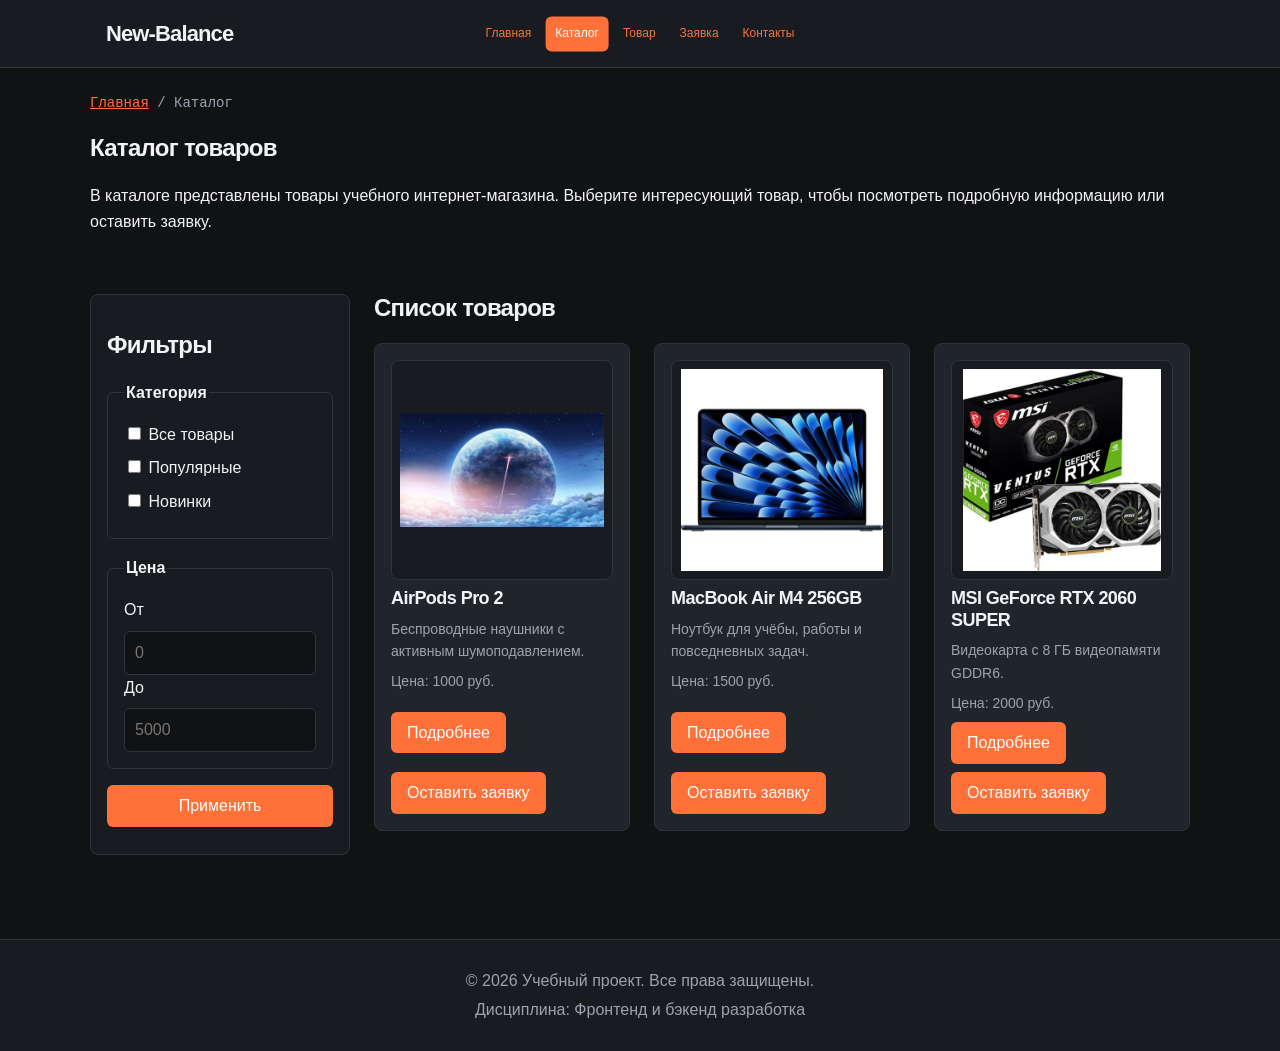
==== catalog.html @ 028021dd "feat: add responsive layout for shop" ====
<!DOCTYPE html>
<html lang="ru">
<head>
  <meta charset="UTF-8">
  <meta name="viewport" content="width=device-width, initial-scale=1.0">

  <meta name="description" content="Каталог товаров учебного интернет-магазина.">
  <meta property="og:type" content="website">
  <meta property="og:title" content="Каталог товаров — Учебный интернет-магазин">
  <meta property="og:description" content="Каталог товаров учебного frontend-проекта.">

  <title>Каталог товаров — Учебный интернет-магазин</title>

  <link rel="stylesheet" href="css/style.css">
  <link rel="stylesheet" href="css/responsive.css">
</head>

<body>
  <a class="skip-link" href="#main">Перейти к основному содержимому</a>

  <header>
    <div class="site-header">
      <a class="site-logo" href="index.html">New-Balance</a>

      <nav class="site-nav" aria-label="Основная навигация">
        <ul class="site-nav__list">
          <li><a href="index.html">Главная</a></li>
          <li><a href="catalog.html" aria-current="page">Каталог</a></li>
          <li><a href="product.html">Товар</a></li>
          <li><a href="order.html">Заявка</a></li>
          <li><a href="contacts.html">Контакты</a></li>
        </ul>
      </nav>
    </div>
  </header>

  <main id="main">
    <nav class="breadcrumbs" aria-label="Хлебные крошки">
      <a href="index.html">Главная</a>
      <span>Каталог</span>
    </nav>

    <section class="section">
      <h1>Каталог товаров</h1>

      <p>
        В каталоге представлены товары учебного интернет-магазина.
        Выберите интересующий товар, чтобы посмотреть подробную информацию
        или оставить заявку.
      </p>
    </section>

    <div class="catalog-layout">
      <aside class="catalog-filters">
        <h2>Фильтры</h2>

        <form class="filters-form" action="#" method="get">
          <fieldset>
            <legend>Категория</legend>

            <label>
              <input type="checkbox" name="category" value="all">
              Все товары
            </label>

            <label>
              <input type="checkbox" name="category" value="popular">
              Популярные
            </label>

            <label>
              <input type="checkbox" name="category" value="new">
              Новинки
            </label>
          </fieldset>

          <fieldset>
            <legend>Цена</legend>

            <label for="price-from">От</label>
            <input
              id="price-from"
              name="price-from"
              type="number"
              min="0"
              placeholder="0"
            >

            <label for="price-to">До</label>
            <input
              id="price-to"
              name="price-to"
              type="number"
              min="0"
              placeholder="5000"
            >
          </fieldset>

          <button class="button" type="submit">Применить</button>
        </form>
      </aside>

      <section class="catalog-products">
        <h2>Список товаров</h2>

        <div class="products-grid">
          <article class="product-card">
            <img
              class="product-card__image"
              src="images/images (1).jpeg"
              srcset="
                images/responsive/airpods-480.jpeg 480w,
                images/responsive/airpods-960.jpeg 960w
              "
              sizes="(max-width: 767px) 100vw, (max-width: 1023px) 50vw, 33vw"
              alt="Беспроводные наушники Apple AirPods Pro 2"
              loading="lazy"
            >

            <h3>AirPods Pro 2</h3>
            <p>Беспроводные наушники с активным шумоподавлением.</p>
            <p>Цена: 1000 руб.</p>

            <a class="button" href="product.html">Подробнее</a>
            <a class="button" href="order.html">Оставить заявку</a>
          </article>

          <article class="product-card">
            <img
              class="product-card__image"
              src="images/macbook.jpeg"
              srcset="
                images/responsive/macbook-480.jpeg 480w,
                images/responsive/macbook-960.jpeg 960w
              "
              sizes="(max-width: 767px) 100vw, (max-width: 1023px) 50vw, 33vw"
              alt="Ноутбук Apple MacBook Air M4"
              loading="lazy"
            >

            <h3>MacBook Air M4 256GB</h3>
            <p>Ноутбук для учёбы, работы и повседневных задач.</p>
            <p>Цена: 1500 руб.</p>

            <a class="button" href="product.html">Подробнее</a>
            <a class="button" href="order.html">Оставить заявку</a>
          </article>

          <article class="product-card">
            <img
              class="product-card__image"
              src="images/video.jpeg"
              srcset="
                images/responsive/video-480.jpeg 480w,
                images/responsive/video-960.jpeg 960w
              "
              sizes="(max-width: 767px) 100vw, (max-width: 1023px) 50vw, 33vw"
              alt="Видеокарта MSI GeForce RTX 2060 SUPER"
              loading="lazy"
            >

            <h3>MSI GeForce RTX 2060 SUPER</h3>
            <p>Видеокарта с 8 ГБ видеопамяти GDDR6.</p>
            <p>Цена: 2000 руб.</p>

            <a class="button" href="product.html">Подробнее</a>
            <a class="button" href="order.html">Оставить заявку</a>
          </article>
        </div>
      </section>
    </div>
  </main>

  <footer>
    <p>&copy; 2026 Учебный проект. Все права защищены.</p>
    <p>Дисциплина: Фронтенд и бэкенд разработка</p>
  </footer>
</body>
</html>
---- css/style.css ----
/* ==================================================
   1. Переменные проекта
   ================================================== */

:root {
  /* Цвета */
  --color-bg: #111214;
  --color-text: #F2F3F5;
  --color-muted: #9CA3AF;
  --color-primary: #FF7139;
  --color-primary-dark: #E85C25;
  --color-border: #30343B;
  --color-surface: #181B20;
  --color-surface-accent: #20242B;
  --color-white: #FFFFFF;
  --color-danger: #F87171;
  --color-success: #4ADE80;
  --color-success-bg: rgba(74, 222, 128, 0.1);

  /* Отступы */
  --space-xs: 4px;
  --space-sm: 8px;
  --space-md: 16px;
  --space-lg: 24px;
  --space-xl: 60px;

  /* Скругления */
  --radius-sm: 6px;
  --radius-md: 8px;
  --radius-lg: 12px;

  /* Размеры */
  --container-width: 1100px;
}


/* ==================================================
   2. Базовые стили страницы
   ================================================== */

* {
  box-sizing: border-box;
}

html {
  scroll-behavior: smooth;
}

body {
  min-height: 100vh;
  margin: 0;
  display: flex;
  flex-direction: column;
  font-family: "Inter", Arial, sans-serif;
  line-height: 1.6;
  color: var(--color-text);
  background-color: var(--color-bg);
}

main {
  flex: 1;
  padding: var(--space-lg);
}

section {
  margin-bottom: var(--space-lg);
}

section h2 {
  margin-top: 0;
}

h1,
h2,
h3 {
  font-family: "Space Grotesk", sans-serif;
  font-weight: 600;
  line-height: 1.2;
  letter-spacing: -0.03em;
  color: var(--color-text);
}

a {
  color: var(--color-primary);
}

a:focus-visible {
  outline: 2px solid var(--color-primary);
  outline-offset: 3px;
}

button {
  font: inherit;
}

:target {
  outline: 2px dashed var(--color-primary);
  outline-offset: 4px;
}


/* ==================================================
   3. Ссылка для перехода к основному содержимому
   ================================================== */

.skip-link {
  position: absolute;
  top: 8px;
  left: 8px;
  z-index: 2000;
  padding: 12px 16px;
  border-radius: var(--radius-sm);
  background-color: var(--color-primary);
  color: var(--color-white);
  text-decoration: none;
  transform: translateY(-150%);
}

.skip-link:focus {
  transform: translateY(0);
  outline: 3px solid var(--color-white);
  outline-offset: 3px;
}


/* ==================================================
   4. Шапка сайта и навигация
   ================================================== */

header {
  position: sticky;
  top: 0;
  z-index: 1000;
  width: 100%;
  height: auto;
  margin-left: auto;
  margin-right: auto;
  padding: 0;
  background-color: var(--color-surface);
  border-bottom: 1px solid var(--color-border);
}

.site-header {
  display: flex;
  flex-direction: row;
  align-items: center;
  justify-content: space-between;
  gap: 24px;
  width: 100%;
  max-width: var(--container-width);
  min-height: 90px;
  margin: 0 auto;
  padding: 0 24px;
}

/* Название сайта */
.site-logo {
  position: static;
  flex-shrink: 0;
  font-family: "Space Grotesk", sans-serif;
  font-size: 22px;
  font-weight: 700;
  letter-spacing: -0.04em;
  color: var(--color-text);
  text-decoration: none;
  white-space: nowrap;
}

/* Контейнер меню */
.site-nav {
  width: 100%;
  min-width: 0;
}

/* Список ссылок меню */
.site-nav__list {
  display: flex;
  flex-direction: row;
  align-items: center;
  justify-content: flex-end;
  flex-wrap: wrap;
  gap: 4px;
  margin: 0;
  padding: 0;
  list-style: none;
}

.site-nav__list li {
  flex-shrink: 0;
  margin: 0;
}

/* Ссылки меню */
.site-nav__list a {
  display: inline-block;
  padding: var(--space-sm) var(--space-md);
  border-radius: var(--radius-sm);
  color: var(--color-primary);
  font-family: "Inter", Arial, sans-serif;
  font-size: 12px;
  font-weight: 500;
  text-decoration: none;
  white-space: nowrap;
}

.site-nav__list a:hover {
  color: var(--color-white);
  background-color: var(--color-primary);
}

.site-nav__list a[aria-current="page"] {
  color: var(--color-white);
  background-color: var(--color-primary);
}


/* ==================================================
   5. Главная страница и общие секции
   ================================================== */

.hero {
  max-width: var(--container-width);
  margin: 0 auto var(--space-xl);
  padding: var(--space-xl) var(--space-lg);
  background-color: var(--color-surface-accent);
  border-radius: var(--radius-lg);
}

.section {
  max-width: var(--container-width);
  margin: 0 auto var(--space-xl);
}

.aside-info {
  max-width: var(--container-width);
  margin: 0 auto var(--space-xl);
  padding: var(--space-md);
  border-left: 4px solid var(--color-primary);
  background-color: var(--color-surface);
}


/* ==================================================
   6. Карточки товаров и изображения
   ================================================== */

.products-grid {
  display: grid;
  grid-template-columns: repeat(3, minmax(0, 1fr));
  gap: var(--space-lg);
}

.product-card {
  display: flex;
  flex-direction: column;
  gap: var(--space-sm);
  min-width: 0;
  margin-bottom: 0;
  padding: var(--space-md);
  border: 1px solid var(--color-border);
  border-radius: var(--radius-md);
  background-color: var(--color-surface-accent);
  color: var(--color-text);
}

.product-card h3 {
  margin: 0;
  font-size: 18px;
}

.product-card p {
  margin: 0;
  color: var(--color-muted);
  font-size: 14px;
  line-height: 1.6;
}

.product-card .button {
  margin-top: auto;
  align-self: flex-start;
}

/* Фото товара */
.product-card__image {
  display: block;
  width: 100%;
  height: 220px;
  padding: var(--space-sm);
  object-fit: contain;
  background-color: var(--color-surface);
  border: 1px solid var(--color-border);
  border-radius: var(--radius-md);
  transition: transform 0.3s ease;
}

/* Увеличение фотографии при наведении */
.product-card:hover .product-card__image {
  transform: scale(1.03);
}


/* ==================================================
   7. Каталог и фильтры
   ================================================== */

.catalog-layout {
  display: grid;
  grid-template-columns: 260px minmax(0, 1fr);
  grid-template-areas: "filters products";
  gap: var(--space-lg);
  max-width: var(--container-width);
  margin: 0 auto var(--space-xl);
}

.catalog-filters {
  grid-area: filters;
  min-width: 0;
  padding: var(--space-md);
  border: 1px solid var(--color-border);
  border-radius: var(--radius-md);
  background-color: var(--color-surface);
}

.catalog-products {
  grid-area: products;
  min-width: 0;
}

.filters-form {
  display: grid;
  gap: var(--space-md);
}

.filters-form fieldset {
  margin: 0;
  padding: var(--space-md);
  border: 1px solid var(--color-border);
  border-radius: var(--radius-sm);
}

.filters-form legend {
  font-weight: 700;
}

.filters-form label {
  display: block;
  margin-bottom: var(--space-sm);
}

.filters-form input[type="number"] {
  width: 100%;
  min-height: 44px;
  padding: 8px 10px;
  border: 1px solid var(--color-border);
  border-radius: var(--radius-sm);
  background-color: var(--color-bg);
  color: var(--color-text);
  font: inherit;
}


/* ==================================================
   8. Страница товара
   ================================================== */

.product-detail {
  display: grid;
  grid-template-columns: minmax(0, 1fr) minmax(0, 1fr);
  align-items: start;
  gap: var(--space-lg);
}

.product-detail > img {
  width: 100%;
  max-height: 420px;
  object-fit: contain;
}

.product-detail__info {
  min-width: 0;
}

.product-detail__info h2 {
  margin-top: 0;
}

.product-detail__info p {
  color: var(--color-muted);
}

.product-detail__info strong {
  color: var(--color-text);
}


/* ==================================================
   9. Таблица характеристик
   ================================================== */

.table-wrapper {
  width: 100%;
  overflow-x: auto;
}

.product-table {
  width: 100%;
  min-width: 640px;
  border-collapse: collapse;
  background-color: var(--color-surface);
}

.product-table th,
.product-table td {
  padding: 12px 16px;
  border: 1px solid var(--color-border);
  text-align: left;
}

.product-table th {
  background-color: var(--color-surface-accent);
  font-weight: 600;
}

.product-table tbody th {
  color: var(--color-primary);
}


/* ==================================================
   10. Кнопки
   ================================================== */

.button {
  display: inline-block;
  padding: var(--space-sm) var(--space-md);
  border: none;
  border-radius: var(--radius-sm);
  background-color: var(--color-primary);
  color: var(--color-white);
  text-decoration: none;
  text-align: center;
  cursor: pointer;
}

.button:hover {
  background-color: var(--color-primary-dark);
}

.button:focus-visible {
  outline: 2px solid var(--color-primary);
  outline-offset: 3px;
}

.button:disabled {
  opacity: 0.6;
  cursor: not-allowed;
}


/* ==================================================
   11. Хлебные крошки
   ================================================== */

.breadcrumbs {
  max-width: var(--container-width);
  margin: 0 auto var(--space-md);
  font-size: 14px;
  color: var(--color-muted);
  font-family: "IBM Plex Mono", monospace;
}

.breadcrumbs a {
  color: var(--color-primary);
}

.breadcrumbs span::before {
  content: " / ";
  color: var(--color-muted);
}


/* ==================================================
   12. Формы и модальное окно
   ================================================== */

/* Форма оформления заявки */
.order-form {
  display: grid;
  max-width: 760px;
  margin-top: var(--space-lg);
}

.form-field {
  min-width: 0;
  margin-bottom: var(--space-md);
}

.form-field label {
  display: block;
  margin-bottom: var(--space-xs);
}

.form-field input,
.form-field select,
.form-field textarea {
  width: 100%;
  min-height: 44px;
  padding: 10px 12px;
  border: 1px solid var(--color-border);
  border-radius: var(--radius-sm);
  background-color: var(--color-bg);
  color: var(--color-text);
  font: inherit;
}

.form-field textarea {
  min-height: 120px;
  resize: vertical;
}

.form-field input::placeholder,
.form-field textarea::placeholder {
  color: var(--color-muted);
}

.form-field input[type="checkbox"] {
  width: 18px;
  min-height: 18px;
  height: 18px;
  margin: 2px 0 0;
  accent-color: var(--color-primary);
}

.form-field--checkbox label {
  display: flex;
  align-items: flex-start;
  gap: 10px;
}

.form-field input:hover,
.form-field select:hover,
.form-field textarea:hover {
  border-color: var(--color-primary);
}

.form-field input:focus-visible,
.form-field select:focus-visible,
.form-field textarea:focus-visible,
.form-actions button:focus-visible {
  outline: 2px solid var(--color-primary);
  outline-offset: 3px;
}

.form-field small {
  display: block;
  margin-top: var(--space-xs);
  color: var(--color-muted);
  font-family: "IBM Plex Mono", monospace;
}

/* Модальное окно */
.order-dialog {
  width: min(100% - 32px, 560px);
  max-height: 90vh;
  overflow-y: auto;
  padding: var(--space-lg);
  border: 1px solid var(--color-border);
  border-radius: var(--radius-lg);
  background-color: var(--color-surface);
  color: var(--color-text);
}

.order-dialog::backdrop {
  background-color: rgba(0, 0, 0, 0.7);
}

.order-dialog input,
.order-dialog select,
.order-dialog textarea {
  background-color: var(--color-bg);
  color: var(--color-text);
  border-color: var(--color-border);
}

.order-dialog input::placeholder,
.order-dialog textarea::placeholder {
  color: var(--color-muted);
}

/* Ошибки и сообщения */
[aria-invalid="true"] {
  border-color: var(--color-danger);
}

.success-message {
  max-width: var(--container-width);
  margin: var(--space-lg) auto;
  padding: var(--space-md);
  border-left: 4px solid var(--color-success);
  background-color: var(--color-success-bg);
}


/* ==================================================
   13. Кнопки формы
   ================================================== */

.form-actions {
  display: flex;
  flex-wrap: wrap;
  align-items: center;
  gap: 12px;
  margin-top: 20px;
}

.form-actions .button {
  min-height: 44px;
}


/* ==================================================
   14. Подвал сайта
   ================================================== */

footer {
  margin-top: auto;
  padding: var(--space-lg);
  background-color: var(--color-surface);
  border-top: 1px solid var(--color-border);
  color: var(--color-muted);
  text-align: center;
}

footer p {
  margin: 4px 0;
}


/* ==================================================
   15. Уменьшение анимации
   ================================================== */

@media (prefers-reduced-motion: reduce) {
  html {
    scroll-behavior: auto;
  }

  *,
  *::before,
  *::after {
    animation-duration: 0.01ms !important;
    animation-iteration-count: 1 !important;
    transition-duration: 0.01ms !important;
  }
}
---- css/responsive.css ----
/* ==================================================
   Адаптивная вёрстка — Mobile First
   ================================================== */


/* ==================================================
   1. Общие настройки
   ================================================== */

img {
  max-width: 100%;
  height: auto;
}

header {
  height: auto;
}

main {
  padding: 16px;
}


/* ==================================================
   2. Шапка сайта и навигация
   ================================================== */

.site-header {
  flex-direction: column;
  align-items: flex-start;
  gap: 12px;
  min-height: auto;
  padding: 16px;
}

.site-logo {
  position: static;
  left: auto;
}

.site-nav {
  width: 100%;
}

.site-nav__list {
  flex-wrap: wrap;
  justify-content: flex-start;
  gap: 4px;
  margin: 0;
  overflow: visible;
}

.site-nav__list li {
  margin: 0;
}

.site-nav__list a {
  padding: 8px 10px;
  white-space: normal;
}


/* ==================================================
   3. Главный экран
   ================================================== */

.hero {
  padding: 32px 16px;
}


/* ==================================================
   4. Карточки товаров
   ================================================== */

.products-grid {
  grid-template-columns: minmax(0, 1fr);
}

.product-card {
  min-width: 0;
}

.product-card__image {
  width: 100%;
  height: 220px;
  aspect-ratio: 4 / 3;
}


/* ==================================================
   5. Каталог
   ================================================== */

.catalog-layout {
  grid-template-columns: minmax(0, 1fr);
  grid-template-areas:
    "filters"
    "products";
}

.catalog-filters {
  grid-area: filters;
}

.catalog-products {
  grid-area: products;
}


/* ==================================================
   6. Страница товара
   ================================================== */

.product-detail {
  grid-template-columns: minmax(0, 1fr);
}

.product-detail > img {
  width: 100%;
  max-height: 320px;
}


/* ==================================================
   7. Таблица характеристик
   ================================================== */

.table-wrapper {
  max-width: 100%;
  overflow-x: auto;
  -webkit-overflow-scrolling: touch;
}

.product-table {
  min-width: 640px;
}


/* ==================================================
   8. Формы и кнопки
   ================================================== */

.order-form {
  grid-template-columns: minmax(0, 1fr);
}

.filters-form input[type="number"] {
  min-height: 44px;
}

.form-field input,
.form-field select,
.form-field textarea {
  min-height: 44px;
}

.form-field textarea {
  min-height: 120px;
}

.form-actions {
  flex-direction: column;
  align-items: stretch;
}

.form-actions .button {
  width: 100%;
  min-height: 44px;
}


/* ==================================================
   9. Планшеты — от 768px
   ================================================== */

@media (min-width: 768px) {

  main {
    padding: 24px;
  }

  /* Шапка */
  .site-header {
    flex-direction: row;
    align-items: center;
    gap: 16px;
  }

  .site-header {
  position: relative;
}

.site-nav {
  position: absolute;
  top: 50%;
  left: 50%;
  width: max-content;
  transform: translate(-50%, -50%);
}

.site-nav__list {
  justify-content: center;
}
  /* Карточки товаров */
  .products-grid {
    grid-template-columns: repeat(2, minmax(0, 1fr));
  }

  /* Каталог */
  .catalog-layout {
    grid-template-columns: 220px minmax(0, 1fr);
    grid-template-areas: "filters products";
  }

  /* Главный экран */
  .hero {
    padding: 48px 32px;
  }

  /* Страница товара */
  .product-detail {
    grid-template-columns: repeat(2, minmax(0, 1fr));
  }

  .product-detail > img {
    max-height: 420px;
  }

  /* Форма */
  .order-form {
    grid-template-columns: repeat(2, minmax(0, 1fr));
    column-gap: 24px;
  }

  .form-field--checkbox,
  .form-actions {
    grid-column: 1 / -1;
  }

  .form-actions {
    flex-direction: row;
    align-items: center;
  }

  .form-actions .button {
    width: auto;
  }
}


/* ==================================================
   10. Большие экраны — от 1024px
   ================================================== */

@media (min-width: 1024px) {

  .products-grid {
    grid-template-columns: repeat(3, minmax(0, 1fr));
  }

  .catalog-layout {
    grid-template-columns: 260px minmax(0, 1fr);
  }
}


/* ==================================================
   11. Очень узкие экраны — до 360px
   ================================================== */

@media (max-width: 360px) {

  main {
    padding: 12px;
  }

  .site-header {
    padding: 12px;
  }

  .site-nav__list {
    gap: 2px;
  }

  .site-nav__list a {
    padding: 7px 8px;
    font-size: 11px;
  }

  .product-card {
    padding: 12px;
  }

  .hero {
    padding: 24px 12px;
  }
}
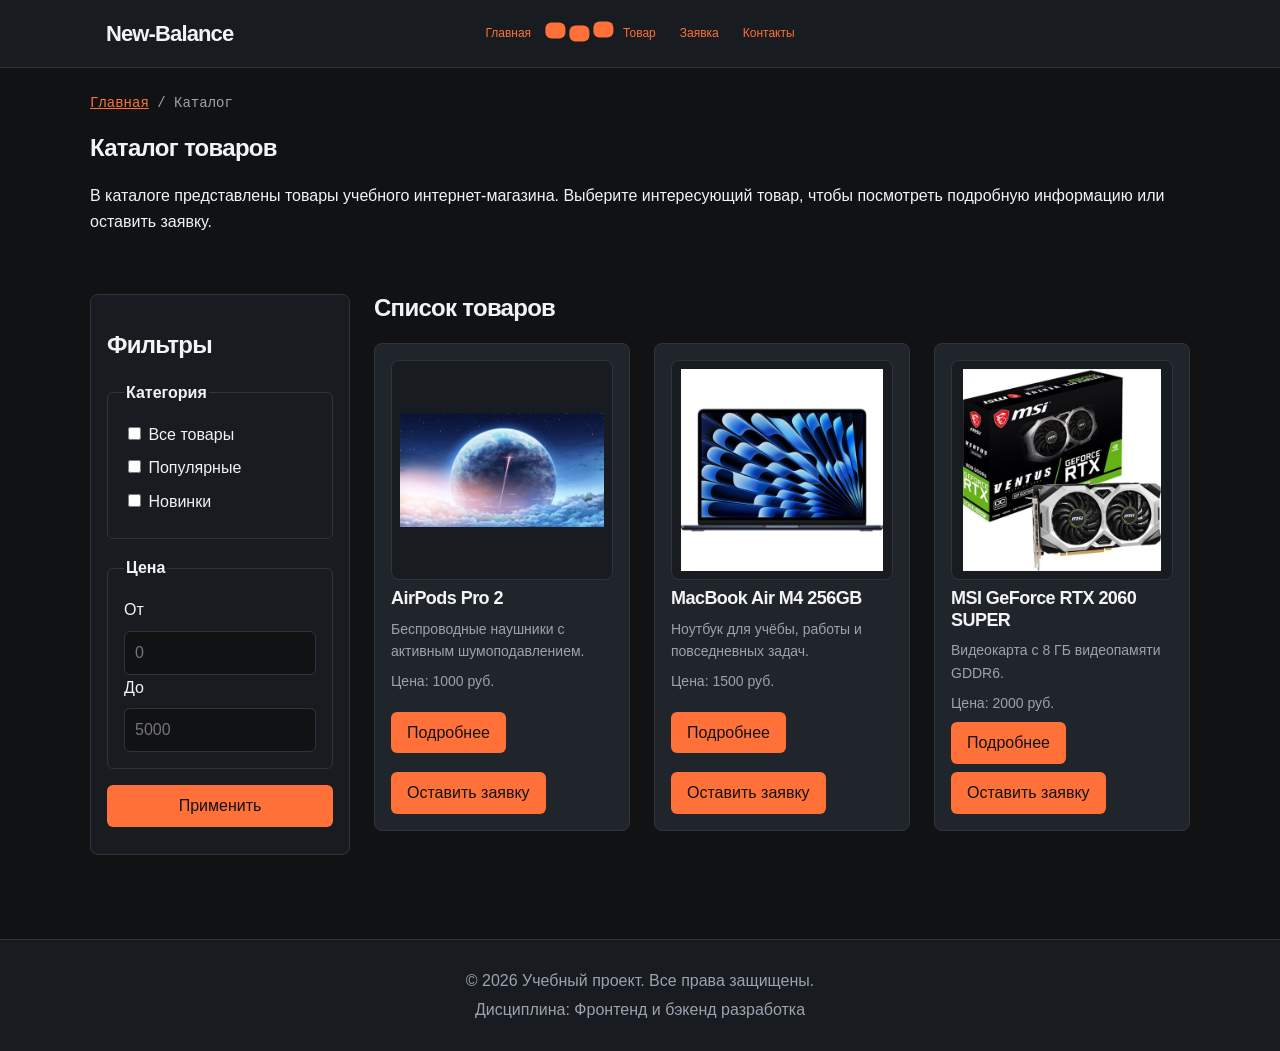
==== commit 282250a1: "feat: complete KR3 accessibility audit" ====
--- a/catalog.html
+++ b/catalog.html
@@ -26,7 +26,7 @@
       <nav class="site-nav" aria-label="Основная навигация">
         <ul class="site-nav__list">
           <li><a href="index.html">Главная</a></li>
-          <li><a href="catalog.html" aria-current="page">Каталог</a></li>
+          <li><a href="catalog.html" aria-current="page"Каталог</a></li>
           <li><a href="product.html">Товар</a></li>
           <li><a href="order.html">Заявка</a></li>
           <li><a href="contacts.html">Контакты</a></li>
@@ -38,7 +38,7 @@
   <main id="main">
     <nav class="breadcrumbs" aria-label="Хлебные крошки">
       <a href="index.html">Главная</a>
-      <span>Каталог</span>
+      <span aria-current="page">Каталог</span>
     </nav>
 
     <section class="section">
--- a/css/style.css
+++ b/css/style.css
@@ -652,4 +652,58 @@
     animation-iteration-count: 1 !important;
     transition-duration: 0.01ms !important;
   }
-}+}
+
+/* ==================================================
+   Дополнительные исправления доступности (A11y)
+   ================================================== */
+
+/* Тёмный текст на оранжевых элементах повышает контрастность. */
+/* Контрастность кнопок и ссылки пропуска. */
+.skip-link,
+.button {
+  color: var(--color-bg);
+}
+
+.button:hover {
+  color: var(--color-bg);
+  background-color: var(--color-primary-dark);
+}
+
+/* Единый хорошо заметный фокус при навигации с клавиатуры. */
+a:focus-visible,
+button:focus-visible,
+input:focus-visible,
+select:focus-visible,
+textarea:focus-visible {
+  outline: 3px solid var(--color-primary);
+  outline-offset: 3px;
+}
+
+/* Подпись таблицы характеристик. */
+.product-table caption {
+  padding: 12px 0;
+  color: var(--color-text);
+  font-weight: 600;
+  text-align: left;
+}
+
+/* Скрытые сообщения не должны отображаться до отправки формы. */
+[hidden] {
+  display: none !important;
+}
+
+/* Учитываем настройку пользователя по уменьшению движения. */
+@media (prefers-reduced-motion: reduce) {
+  html {
+    scroll-behavior: auto;
+  }
+
+  *,
+  *::before,
+  *::after {
+    animation-duration: 0.01ms !important;
+    animation-iteration-count: 1 !important;
+    transition-duration: 0.01ms !important;
+  }
+}
--- a/css/responsive.css
+++ b/css/responsive.css
@@ -1,30 +1,15 @@
-/* ==================================================
-   Адаптивная вёрстка — Mobile First
-   ================================================== */
-
-
-/* ==================================================
-   1. Общие настройки
-   ================================================== */
+/* Адаптивная вёрстка — Mobile First */
 
 img {
   max-width: 100%;
   height: auto;
 }
 
-header {
-  height: auto;
-}
-
 main {
   padding: 16px;
 }
 
-
-/* ==================================================
-   2. Шапка сайта и навигация
-   ================================================== */
-
+/* Мобильная шапка */
 .site-header {
   flex-direction: column;
   align-items: flex-start;
@@ -59,20 +44,11 @@
   white-space: normal;
 }
 
-
-/* ==================================================
-   3. Главный экран
-   ================================================== */
-
 .hero {
   padding: 32px 16px;
 }
 
-
-/* ==================================================
-   4. Карточки товаров
-   ================================================== */
-
+/* На телефоне карточки, товар и форма идут в одну колонку */
 .products-grid {
   grid-template-columns: minmax(0, 1fr);
 }
@@ -87,16 +63,9 @@
   aspect-ratio: 4 / 3;
 }
 
-
-/* ==================================================
-   5. Каталог
-   ================================================== */
-
 .catalog-layout {
   grid-template-columns: minmax(0, 1fr);
-  grid-template-areas:
-    "filters"
-    "products";
+  grid-template-areas: "filters" "products";
 }
 
 .catalog-filters {
@@ -107,11 +76,6 @@
   grid-area: products;
 }
 
-
-/* ==================================================
-   6. Страница товара
-   ================================================== */
-
 .product-detail {
   grid-template-columns: minmax(0, 1fr);
 }
@@ -120,11 +84,6 @@
   width: 100%;
   max-height: 320px;
 }
-
-
-/* ==================================================
-   7. Таблица характеристик
-   ================================================== */
 
 .table-wrapper {
   max-width: 100%;
@@ -136,19 +95,11 @@
   min-width: 640px;
 }
 
-
-/* ==================================================
-   8. Формы и кнопки
-   ================================================== */
-
 .order-form {
   grid-template-columns: minmax(0, 1fr);
 }
 
-.filters-form input[type="number"] {
-  min-height: 44px;
-}
-
+.filters-form input[type="number"],
 .form-field input,
 .form-field select,
 .form-field textarea {
@@ -169,56 +120,45 @@
   min-height: 44px;
 }
 
-
-/* ==================================================
-   9. Планшеты — от 768px
-   ================================================== */
-
+/* Планшеты */
 @media (min-width: 768px) {
-
   main {
     padding: 24px;
   }
 
-  /* Шапка */
   .site-header {
+    position: relative;
     flex-direction: row;
     align-items: center;
     gap: 16px;
   }
 
-  .site-header {
-  position: relative;
-}
-
-.site-nav {
-  position: absolute;
-  top: 50%;
-  left: 50%;
-  width: max-content;
-  transform: translate(-50%, -50%);
-}
-
-.site-nav__list {
-  justify-content: center;
-}
-  /* Карточки товаров */
+  /* Центрируем меню в шапке на широких экранах */
+  .site-nav {
+    position: absolute;
+    top: 50%;
+    left: 50%;
+    width: max-content;
+    transform: translate(-50%, -50%);
+  }
+
+  .site-nav__list {
+    justify-content: center;
+  }
+
   .products-grid {
     grid-template-columns: repeat(2, minmax(0, 1fr));
   }
 
-  /* Каталог */
   .catalog-layout {
     grid-template-columns: 220px minmax(0, 1fr);
     grid-template-areas: "filters products";
   }
 
-  /* Главный экран */
   .hero {
     padding: 48px 32px;
   }
 
-  /* Страница товара */
   .product-detail {
     grid-template-columns: repeat(2, minmax(0, 1fr));
   }
@@ -227,7 +167,6 @@
     max-height: 420px;
   }
 
-  /* Форма */
   .order-form {
     grid-template-columns: repeat(2, minmax(0, 1fr));
     column-gap: 24px;
@@ -248,13 +187,8 @@
   }
 }
 
-
-/* ==================================================
-   10. Большие экраны — от 1024px
-   ================================================== */
-
+/* Ноутбуки и большие экраны */
 @media (min-width: 1024px) {
-
   .products-grid {
     grid-template-columns: repeat(3, minmax(0, 1fr));
   }
@@ -264,13 +198,8 @@
   }
 }
 
-
-/* ==================================================
-   11. Очень узкие экраны — до 360px
-   ================================================== */
-
+/* Очень узкие телефоны */
 @media (max-width: 360px) {
-
   main {
     padding: 12px;
   }
@@ -295,4 +224,4 @@
   .hero {
     padding: 24px 12px;
   }
-}+}
